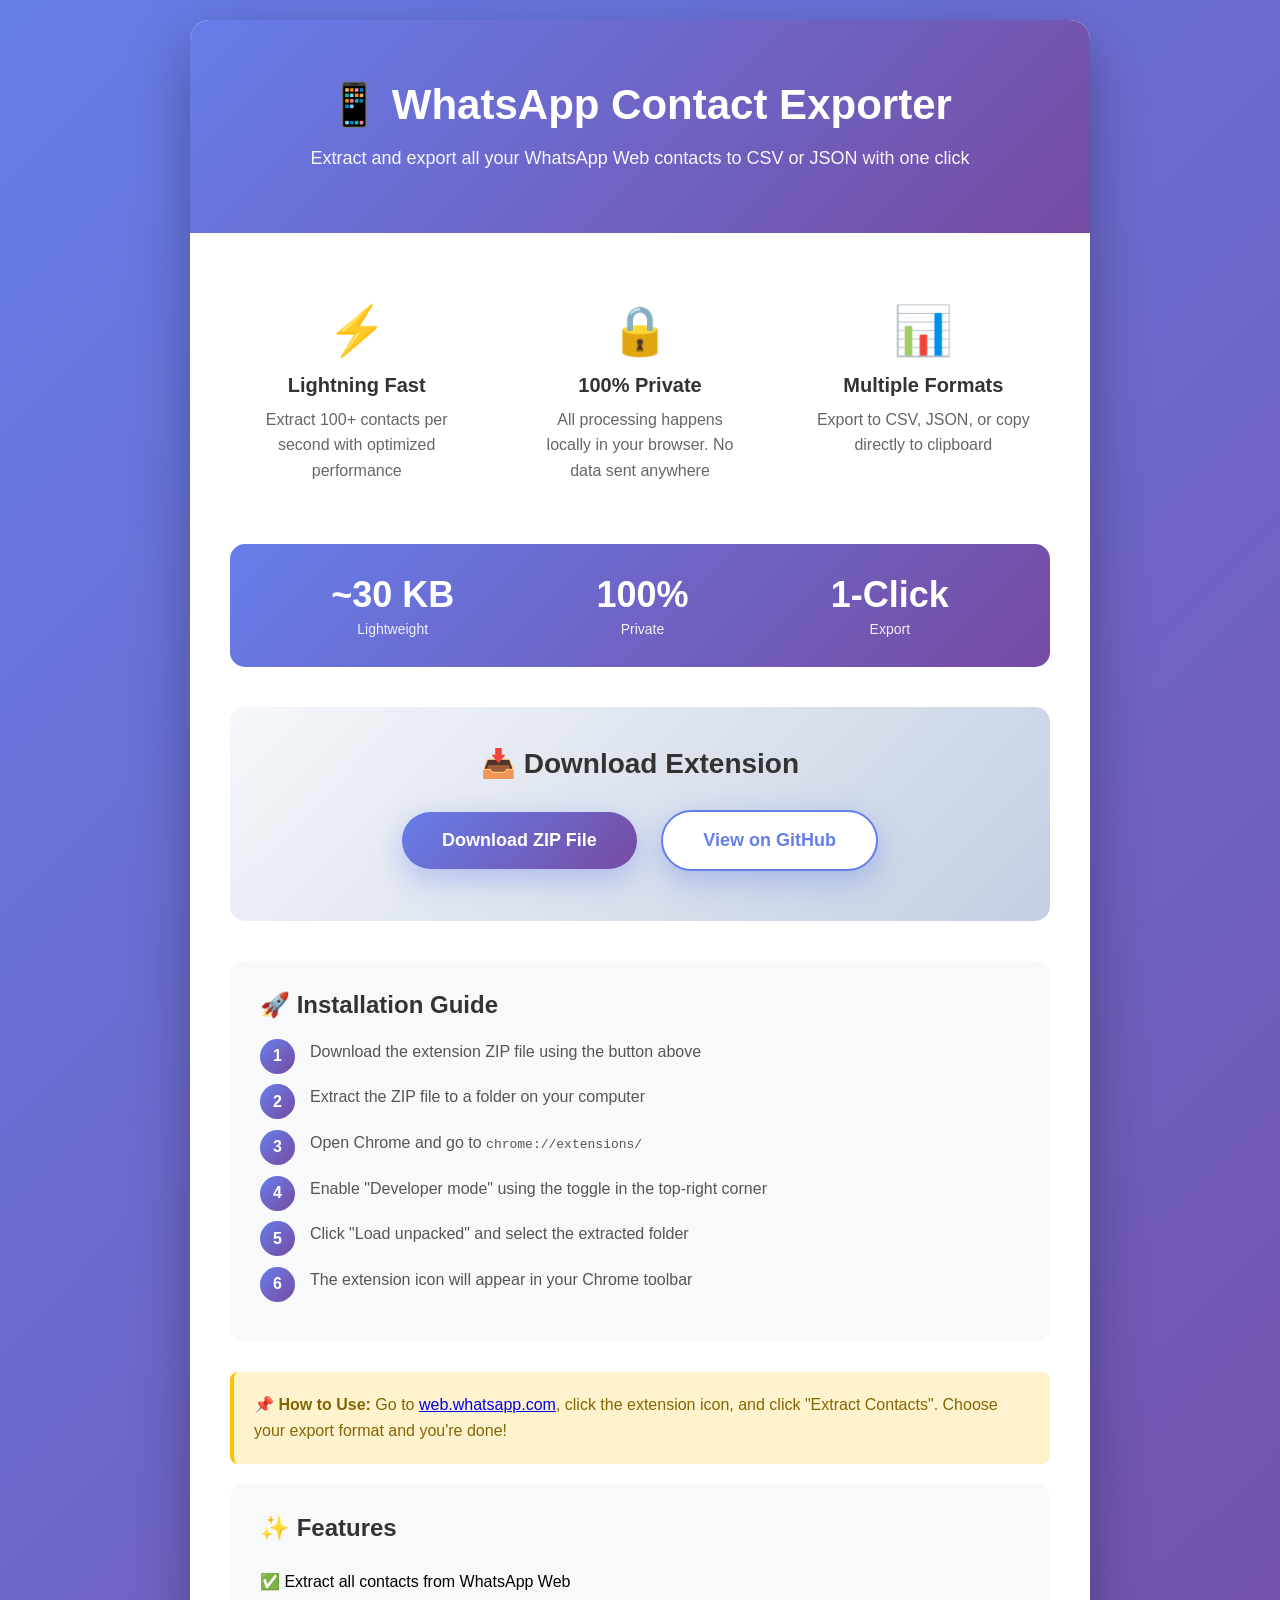
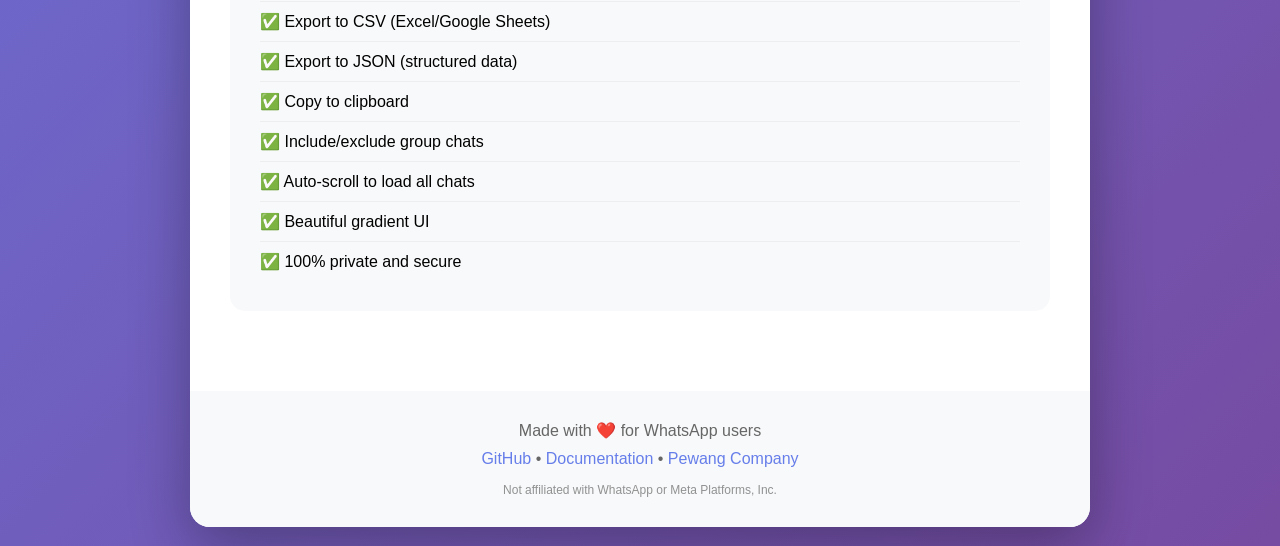
==== public/index.html @ dbea557a "Initial commit: WhatsApp Contact Exporter v1.0.0 - Complete Chrome extension (Manifest V3) - Contact" ====
<!DOCTYPE html>
<html lang="en">
<head>
  <meta charset="UTF-8">
  <meta name="viewport" content="width=device-width, initial-scale=1.0">
  <meta name="description" content="Download WhatsApp Contact Exporter - Extract and export all your WhatsApp Web contacts to CSV or JSON">
  <title>WhatsApp Contact Exporter - Chrome Extension Download</title>
  <link rel="icon" type="image/png" href="/extension/icons/icon48.png">
  <style>
    * {
      margin: 0;
      padding: 0;
      box-sizing: border-box;
    }

    body {
      font-family: -apple-system, BlinkMacSystemFont, 'Segoe UI', Roboto, Oxygen, Ubuntu, Cantarell, sans-serif;
      background: linear-gradient(135deg, #667eea 0%, #764ba2 100%);
      min-height: 100vh;
      display: flex;
      align-items: center;
      justify-content: center;
      padding: 20px;
    }

    .container {
      max-width: 900px;
      background: white;
      border-radius: 20px;
      box-shadow: 0 20px 60px rgba(0, 0, 0, 0.3);
      overflow: hidden;
    }

    .header {
      background: linear-gradient(135deg, #667eea 0%, #764ba2 100%);
      color: white;
      padding: 60px 40px;
      text-align: center;
    }

    .header h1 {
      font-size: 42px;
      margin-bottom: 15px;
      font-weight: 700;
    }

    .header p {
      font-size: 18px;
      opacity: 0.95;
      line-height: 1.6;
    }

    .content {
      padding: 50px 40px;
    }

    .features {
      display: grid;
      grid-template-columns: repeat(auto-fit, minmax(250px, 1fr));
      gap: 30px;
      margin-bottom: 40px;
    }

    .feature {
      text-align: center;
      padding: 20px;
    }

    .feature-icon {
      font-size: 48px;
      margin-bottom: 15px;
    }

    .feature h3 {
      font-size: 20px;
      margin-bottom: 10px;
      color: #333;
    }

    .feature p {
      color: #666;
      line-height: 1.6;
    }

    .download-section {
      background: linear-gradient(135deg, #f5f7fa 0%, #c3cfe2 100%);
      padding: 40px;
      border-radius: 15px;
      text-align: center;
      margin-bottom: 40px;
    }

    .download-section h2 {
      font-size: 28px;
      margin-bottom: 20px;
      color: #333;
    }

    .download-btn {
      display: inline-block;
      background: linear-gradient(135deg, #667eea 0%, #764ba2 100%);
      color: white;
      padding: 18px 40px;
      border-radius: 50px;
      text-decoration: none;
      font-size: 18px;
      font-weight: 600;
      box-shadow: 0 10px 30px rgba(102, 126, 234, 0.4);
      transition: all 0.3s ease;
      margin: 10px;
    }

    .download-btn:hover {
      transform: translateY(-3px);
      box-shadow: 0 15px 40px rgba(102, 126, 234, 0.5);
    }

    .download-btn.secondary {
      background: white;
      color: #667eea;
      border: 2px solid #667eea;
    }

    .download-btn.secondary:hover {
      background: #667eea;
      color: white;
    }

    .installation {
      background: #f8f9fa;
      padding: 30px;
      border-radius: 15px;
      margin-bottom: 30px;
    }

    .installation h3 {
      font-size: 24px;
      margin-bottom: 20px;
      color: #333;
    }

    .steps {
      list-style: none;
      counter-reset: step-counter;
    }

    .steps li {
      counter-increment: step-counter;
      margin-bottom: 20px;
      padding-left: 50px;
      position: relative;
      line-height: 1.6;
      color: #555;
    }

    .steps li::before {
      content: counter(step-counter);
      position: absolute;
      left: 0;
      top: 0;
      background: linear-gradient(135deg, #667eea 0%, #764ba2 100%);
      color: white;
      width: 35px;
      height: 35px;
      border-radius: 50%;
      display: flex;
      align-items: center;
      justify-content: center;
      font-weight: bold;
    }

    .info-box {
      background: #fff3cd;
      border-left: 4px solid #ffc107;
      padding: 20px;
      border-radius: 8px;
      margin: 20px 0;
    }

    .info-box p {
      color: #856404;
      line-height: 1.6;
    }

    .footer {
      text-align: center;
      padding: 30px;
      background: #f8f9fa;
      color: #666;
    }

    .footer a {
      color: #667eea;
      text-decoration: none;
    }

    .footer a:hover {
      text-decoration: underline;
    }

    .stats {
      display: flex;
      justify-content: space-around;
      margin: 40px 0;
      padding: 30px;
      background: linear-gradient(135deg, #667eea 0%, #764ba2 100%);
      border-radius: 15px;
      color: white;
    }

    .stat {
      text-align: center;
    }

    .stat-number {
      font-size: 36px;
      font-weight: bold;
      margin-bottom: 5px;
    }

    .stat-label {
      font-size: 14px;
      opacity: 0.9;
    }

    @media (max-width: 768px) {
      .header h1 {
        font-size: 32px;
      }

      .header p {
        font-size: 16px;
      }

      .content {
        padding: 30px 20px;
      }

      .features {
        grid-template-columns: 1fr;
      }

      .stats {
        flex-direction: column;
        gap: 20px;
      }
    }
  </style>
</head>
<body>
  <div class="container">
    <div class="header">
      <h1>📱 WhatsApp Contact Exporter</h1>
      <p>Extract and export all your WhatsApp Web contacts to CSV or JSON with one click</p>
    </div>

    <div class="content">
      <div class="features">
        <div class="feature">
          <div class="feature-icon">⚡</div>
          <h3>Lightning Fast</h3>
          <p>Extract 100+ contacts per second with optimized performance</p>
        </div>
        <div class="feature">
          <div class="feature-icon">🔒</div>
          <h3>100% Private</h3>
          <p>All processing happens locally in your browser. No data sent anywhere</p>
        </div>
        <div class="feature">
          <div class="feature-icon">📊</div>
          <h3>Multiple Formats</h3>
          <p>Export to CSV, JSON, or copy directly to clipboard</p>
        </div>
      </div>

      <div class="stats">
        <div class="stat">
          <div class="stat-number">~30 KB</div>
          <div class="stat-label">Lightweight</div>
        </div>
        <div class="stat">
          <div class="stat-number">100%</div>
          <div class="stat-label">Private</div>
        </div>
        <div class="stat">
          <div class="stat-number">1-Click</div>
          <div class="stat-label">Export</div>
        </div>
      </div>

      <div class="download-section">
        <h2>📥 Download Extension</h2>
        <a href="/extension.zip" class="download-btn" download>
          Download ZIP File
        </a>
        <a href="https://github.com/pewang-company/whatsapp-contact-exporter" class="download-btn secondary" target="_blank">
          View on GitHub
        </a>
      </div>

      <div class="installation">
        <h3>🚀 Installation Guide</h3>
        <ol class="steps">
          <li>Download the extension ZIP file using the button above</li>
          <li>Extract the ZIP file to a folder on your computer</li>
          <li>Open Chrome and go to <code>chrome://extensions/</code></li>
          <li>Enable "Developer mode" using the toggle in the top-right corner</li>
          <li>Click "Load unpacked" and select the extracted folder</li>
          <li>The extension icon will appear in your Chrome toolbar</li>
        </ol>
      </div>

      <div class="info-box">
        <p><strong>📌 How to Use:</strong> Go to <a href="https://web.whatsapp.com" target="_blank">web.whatsapp.com</a>, click the extension icon, and click "Extract Contacts". Choose your export format and you're done!</p>
      </div>

      <div class="installation">
        <h3>✨ Features</h3>
        <ul style="list-style: none; padding-left: 0;">
          <li style="padding: 10px 0; border-bottom: 1px solid #eee;">✅ Extract all contacts from WhatsApp Web</li>
          <li style="padding: 10px 0; border-bottom: 1px solid #eee;">✅ Export to CSV (Excel/Google Sheets)</li>
          <li style="padding: 10px 0; border-bottom: 1px solid #eee;">✅ Export to JSON (structured data)</li>
          <li style="padding: 10px 0; border-bottom: 1px solid #eee;">✅ Copy to clipboard</li>
          <li style="padding: 10px 0; border-bottom: 1px solid #eee;">✅ Include/exclude group chats</li>
          <li style="padding: 10px 0; border-bottom: 1px solid #eee;">✅ Auto-scroll to load all chats</li>
          <li style="padding: 10px 0; border-bottom: 1px solid #eee;">✅ Beautiful gradient UI</li>
          <li style="padding: 10px 0;">✅ 100% private and secure</li>
        </ul>
      </div>
    </div>

    <div class="footer">
      <p>Made with ❤️ for WhatsApp users</p>
      <p style="margin-top: 10px;">
        <a href="https://github.com/pewang-company/whatsapp-contact-exporter" target="_blank">GitHub</a> • 
        <a href="/docs" target="_blank">Documentation</a> • 
        <a href="https://pewang.company" target="_blank">Pewang Company</a>
      </p>
      <p style="margin-top: 15px; font-size: 12px; opacity: 0.7;">
        Not affiliated with WhatsApp or Meta Platforms, Inc.
      </p>
    </div>
  </div>
</body>
</html>
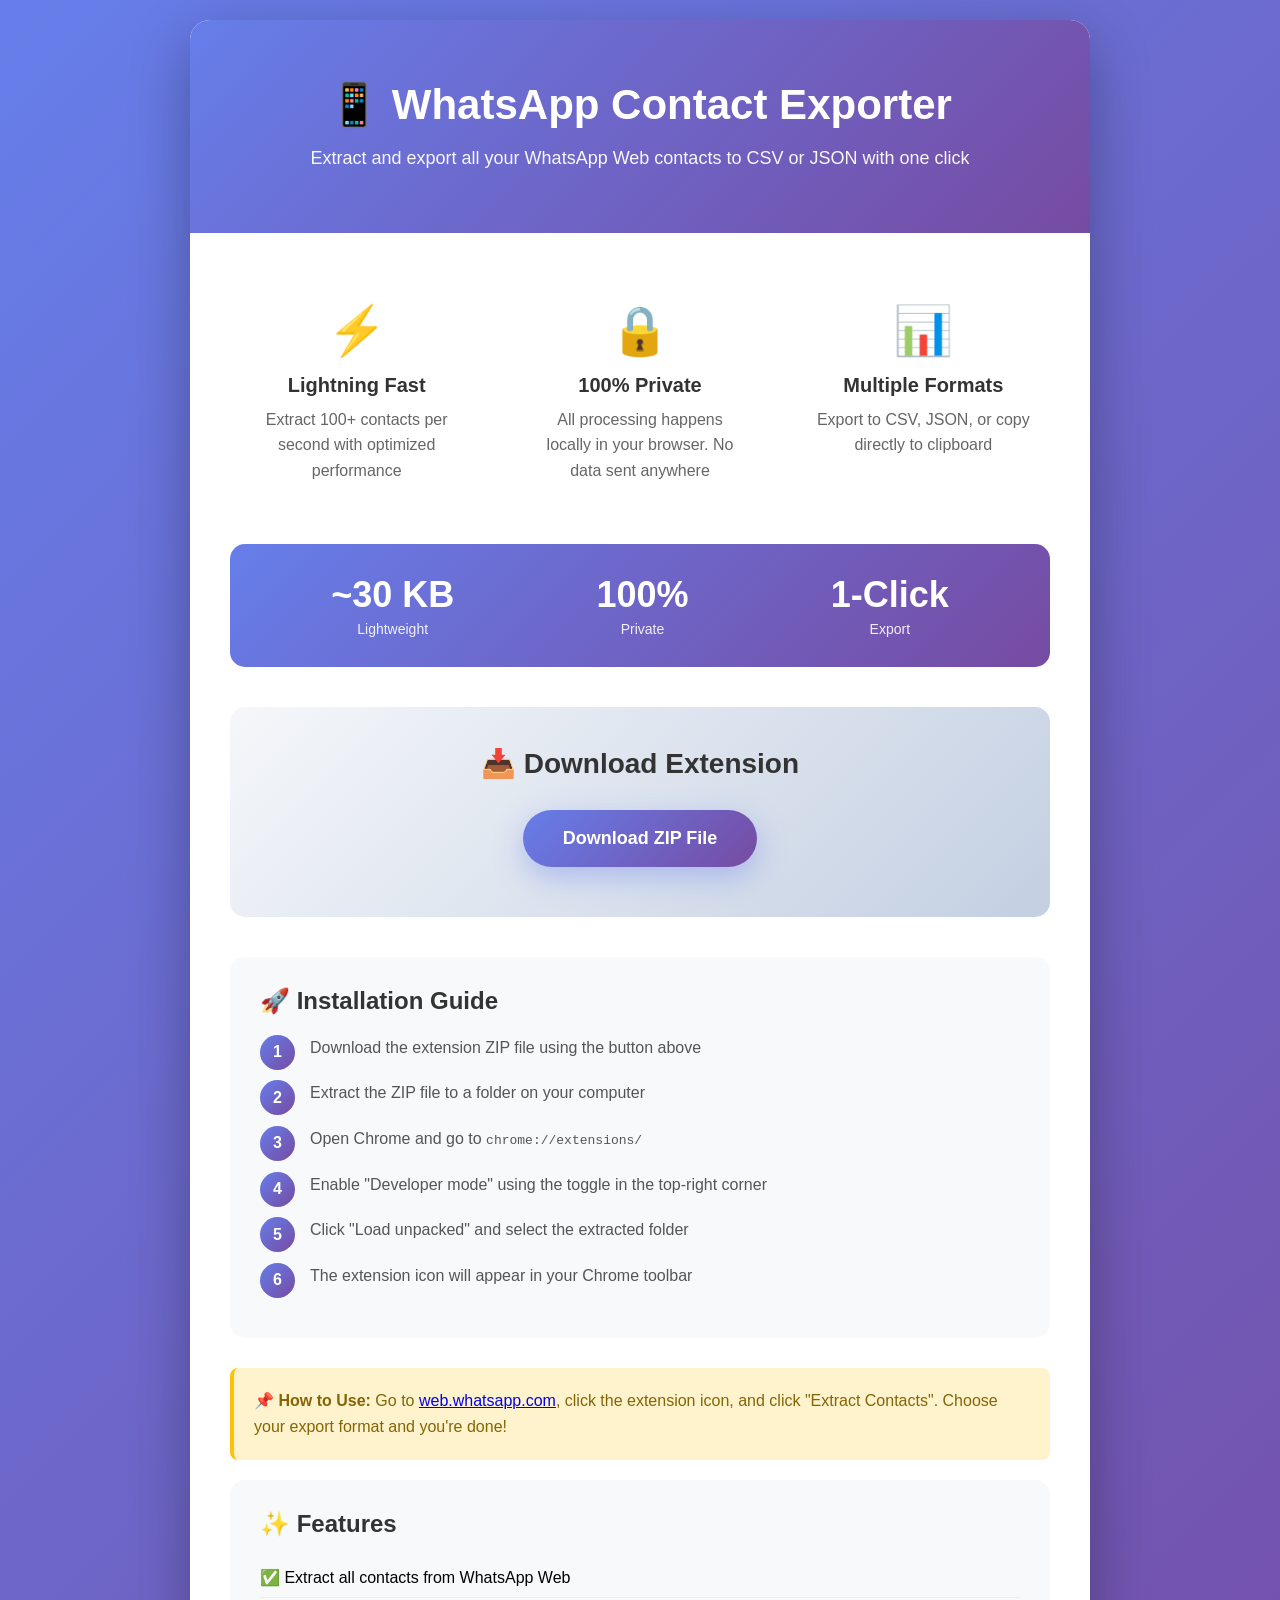
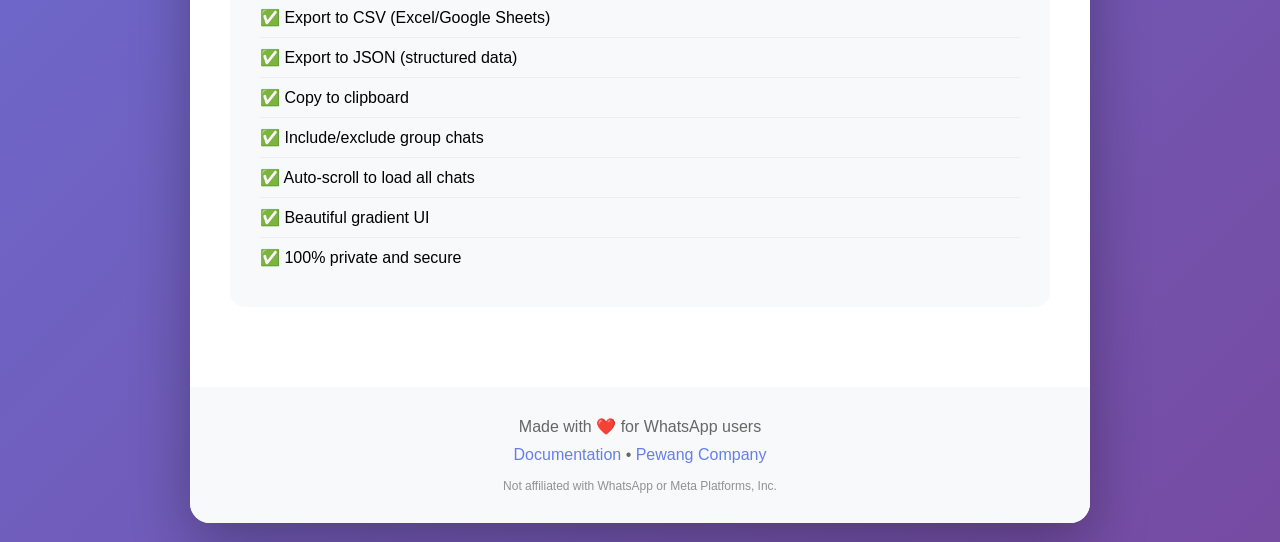
==== commit 3448c86f: "Remove GitHub links from download page Made-with: Cursor" ====
--- a/public/index.html
+++ b/public/index.html
@@ -293,9 +293,6 @@
         <a href="/extension.zip" class="download-btn" download>
           Download ZIP File
         </a>
-        <a href="https://github.com/pewang-company/whatsapp-contact-exporter" class="download-btn secondary" target="_blank">
-          View on GitHub
-        </a>
       </div>
 
       <div class="installation">
@@ -332,8 +329,7 @@
     <div class="footer">
       <p>Made with ❤️ for WhatsApp users</p>
       <p style="margin-top: 10px;">
-        <a href="https://github.com/pewang-company/whatsapp-contact-exporter" target="_blank">GitHub</a> • 
-        <a href="/docs" target="_blank">Documentation</a> • 
+        <a href="/docs.html" target="_blank">Documentation</a> • 
         <a href="https://pewang.company" target="_blank">Pewang Company</a>
       </p>
       <p style="margin-top: 15px; font-size: 12px; opacity: 0.7;">
